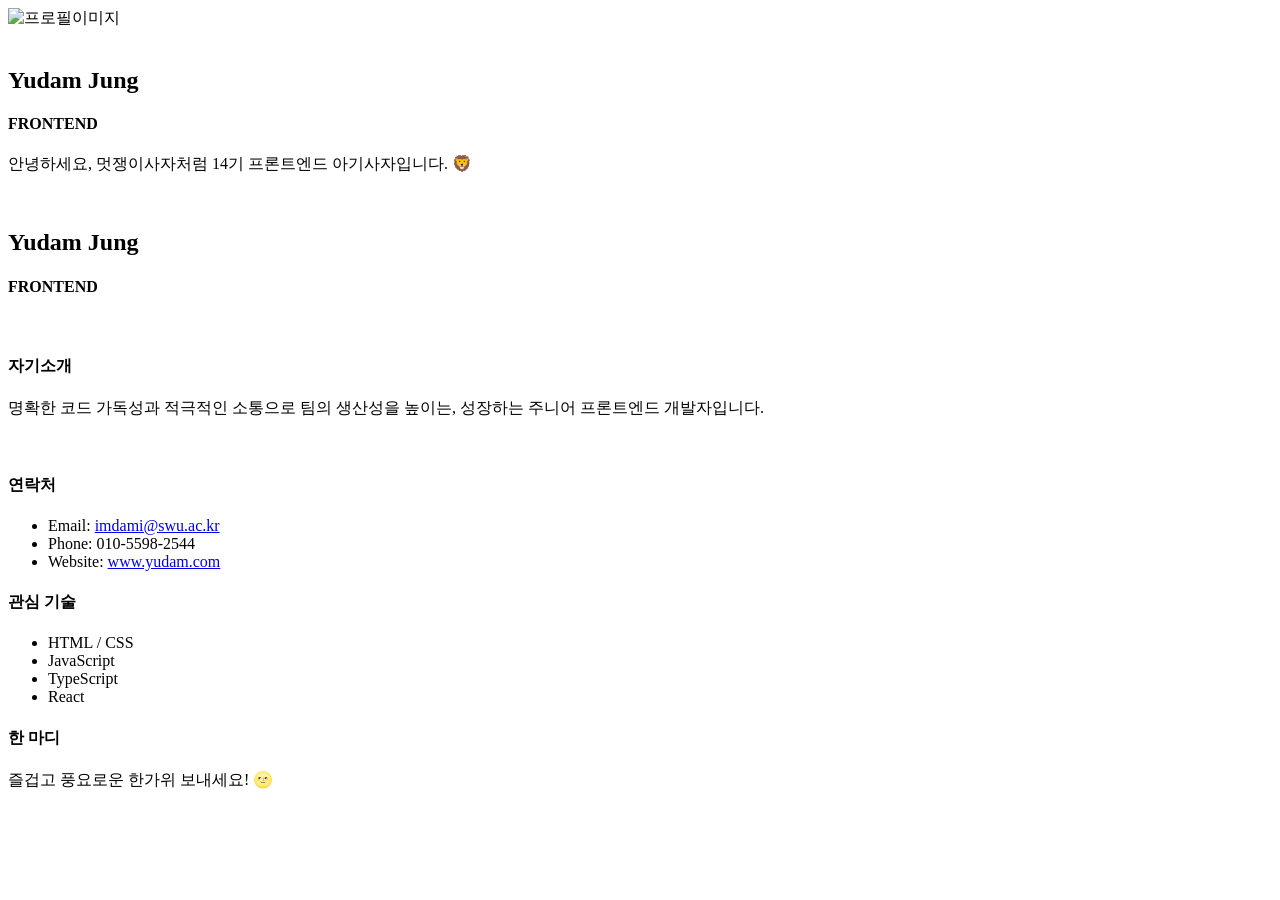
==== Mission01/index.html @ d327b1dd "feat: PBL 1주차 미션 완료" ====
<!DOCTYPE html>
<html>

<head>
    <meta charset="utf-8">
    <title>자기소개 페이지 만들기</title>
    <link rel="stylesheet" href="/style.css">
</head>

<body>
    <div class="profile-summary-card">
        <div class="profile-img">
            <img src="/profile-img.jpg" alt="프로필이미지">
        </div>
        <br>
        <div class="name-role">
            <h2>Yudam Jung</h2>
            <h4>FRONTEND</h4>
        </div>
        <p>안녕하세요, 멋쟁이사자처럼 14기 프론트엔드 아기사자입니다. 🦁</p>
    </div>
    <br>
    <div class="profile-detail-card">
        <div class="name-role">
            <h2>Yudam Jung</h2>
            <h4>FRONTEND</h4>
        </div>
        <br>
        <h4>자기소개</h4>
        <p>명확한 코드 가독성과 적극적인 소통으로 팀의 생산성을 높이는, 성장하는 주니어 프론트엔드 개발자입니다.</p>
        <br>
        <h4>연락처</h4>
        <ul>
            <li>Email: <a href="mailto:" imdami@swu.ac.kr>imdami@swu.ac.kr</a></li>
            <li>Phone: 010-5598-2544</li>
            <li>Website: <a href="www.yudam.com">www.yudam.com</a></li>
        </ul>
        <h4>관심 기술</h4>
        <ul>
            <li>HTML / CSS</li>
            <li>JavaScript</li>
            <li>TypeScript</li>
            <li>React</li>
        </ul>
        <h4>한 마디</h4>
        <p>즐겁고 풍요로운 한가위 보내세요! 🌝</p>
    </div>
</body>

</html>
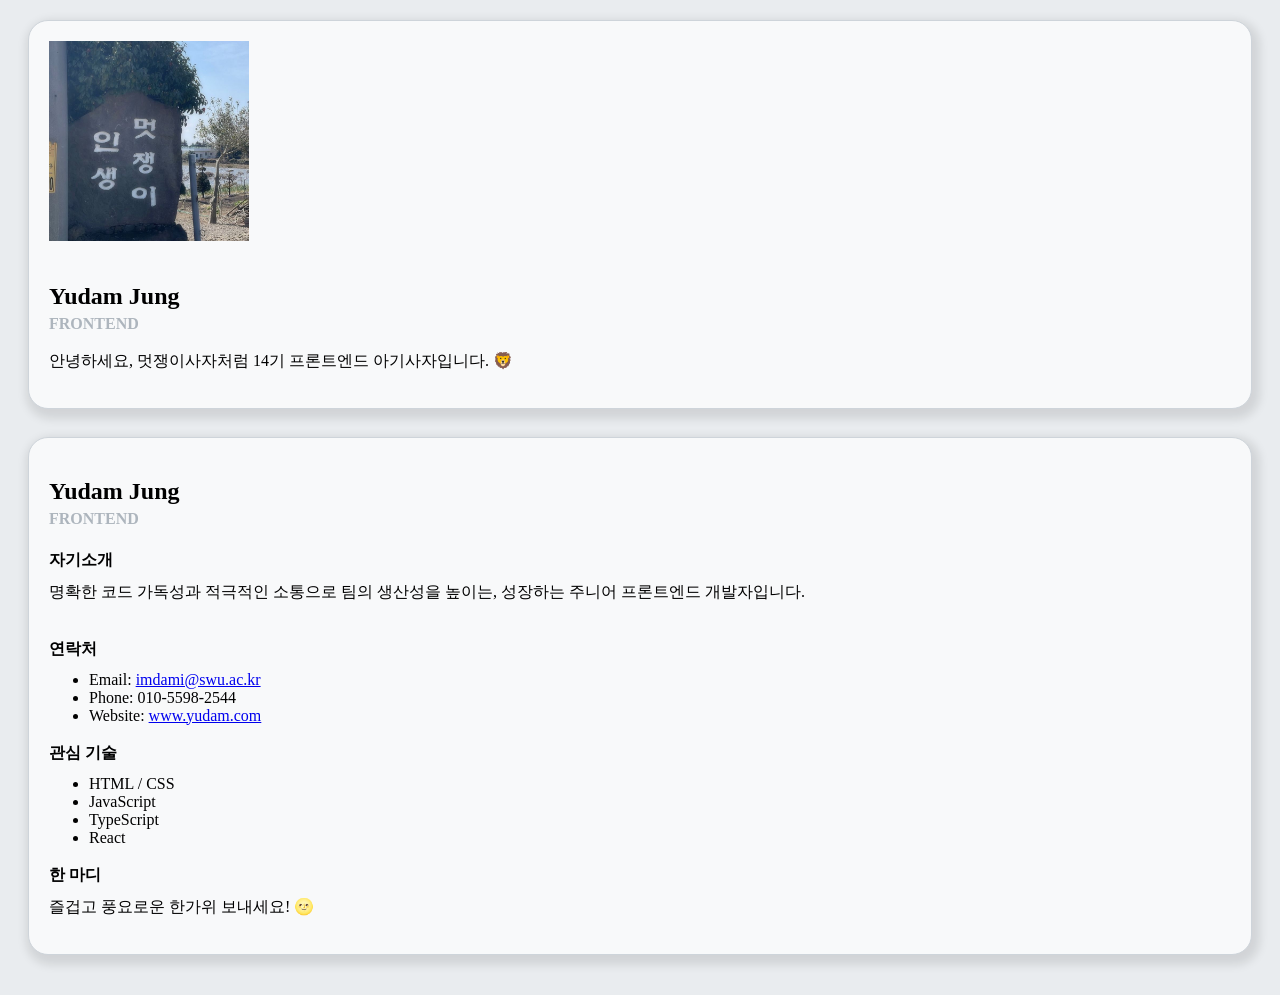
==== commit 82f336e4: "fix: 1주차 html 약간 수정" ====
--- a/Mission01/index.html
+++ b/Mission01/index.html
@@ -4,13 +4,13 @@
 <head>
     <meta charset="utf-8">
     <title>자기소개 페이지 만들기</title>
-    <link rel="stylesheet" href="/style.css">
+    <link rel="stylesheet" href="style.css">
 </head>
 
 <body>
     <div class="profile-summary-card">
         <div class="profile-img">
-            <img src="/profile-img.jpg" alt="프로필이미지">
+            <img src="profile-img.jpg" alt="프로필이미지">
         </div>
         <br>
         <div class="name-role">
--- a/Mission01/style.css
+++ b/Mission01/style.css
@@ -0,0 +1,54 @@
+html {
+    background-color: #e9ecef;
+}
+
+.profile-summary-card {
+    width: auto;
+    height: auto;
+    background-color: #f8f9fa;
+    border: 1px solid #ced4da;
+    border-radius: 20px;
+    display: flex;
+    flex-direction: column;
+    justify-content: center;
+    padding: 20px;
+    margin: 20px 20px 5px 20px;
+    box-shadow: 3px 5px 10px 5px rgba(0, 0, 0, 0.1);
+}
+
+.profile-image {
+    width: 200px;
+    height: 200px;
+    overflow: hidden;
+}
+
+.profile-summary-card img {
+    width: 200px;
+    aspect-ratio: 1/1;
+    object-fit: cover;
+}
+
+.profile-summary-card .name-role h4,
+.profile-detail-card .name-role h4 {
+    margin-top: -15px;
+    margin-bottom: 2px;
+    color: #adb5bd;
+}
+
+.profile-detail-card {
+    width: auto;
+    height: auto;
+    background-color: #f8f9fa;
+    border: 1px solid #ced4da;
+    border-radius: 20px;
+    margin: 5px 20px 40px 20px;
+    box-shadow: 3px 5px 10px 5px rgba(0, 0, 0, 0.1);
+    padding: 20px;
+    display: flex;
+    flex-direction: column;
+}
+
+.profile-detail-card h4 {
+    margin-top: 2px;
+    margin-bottom: -5px;
+}
